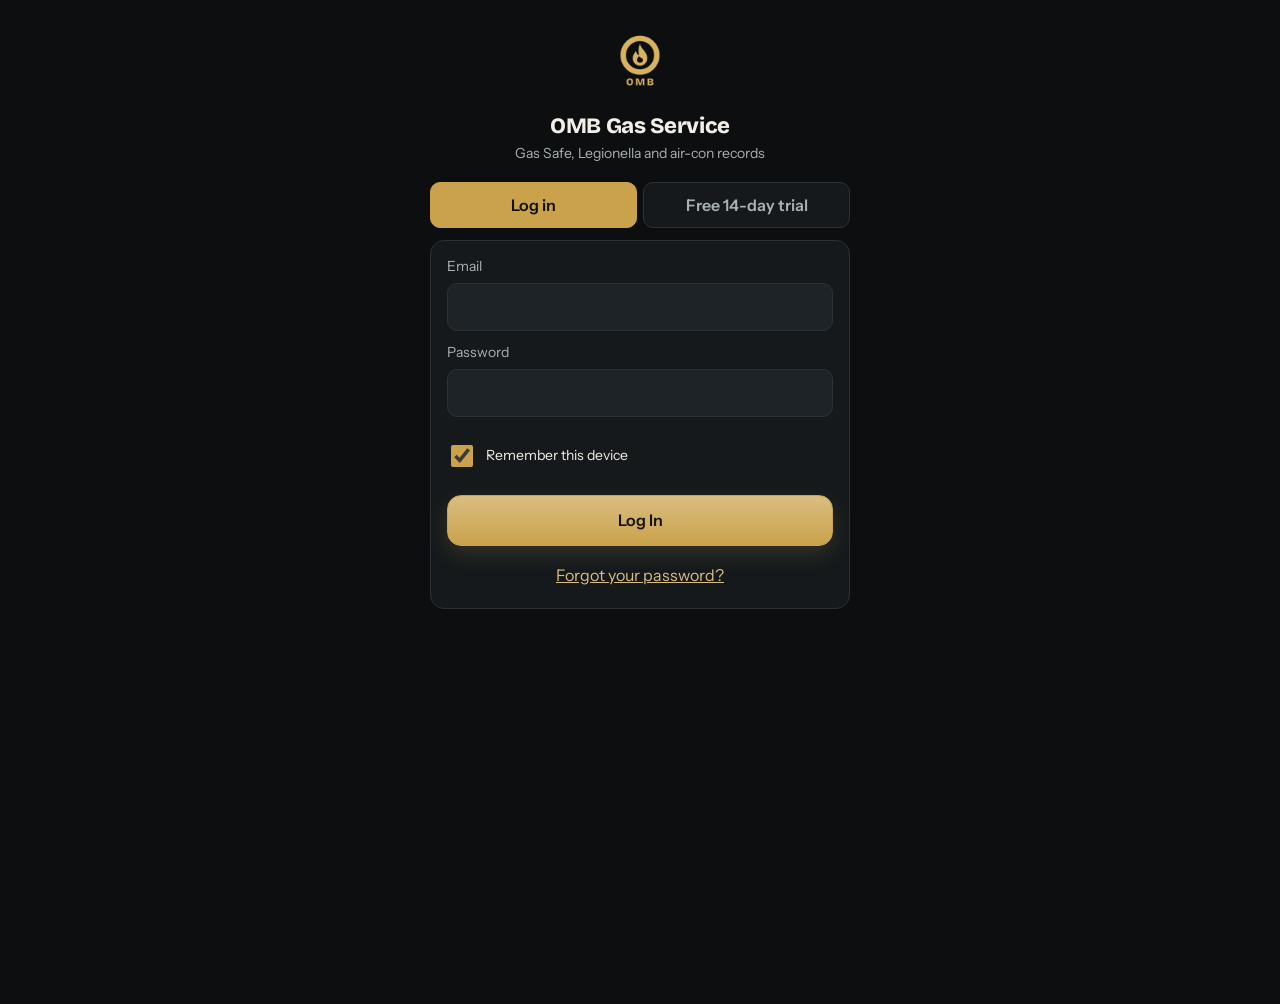
==== index.html @ 6a8eb445 "v166: lazy-load the PDF maker so the first screen appears sooner Co-Authored-By: Claude Sonnet 5.5 <" ====
<!doctype html>
<html lang="en-GB">
<head>
<meta charset="utf-8">
<meta name="viewport" content="width=device-width, initial-scale=1, viewport-fit=cover, interactive-widget=resizes-content">
<meta http-equiv="Content-Security-Policy" content="upgrade-insecure-requests">
<meta name="theme-color" content="#0c0e10">
<meta name="apple-mobile-web-app-capable" content="yes">
<meta name="mobile-web-app-capable" content="yes">
<meta name="apple-mobile-web-app-title" content="OMB Gas">
<link rel="manifest" href="manifest.json">
<link rel="apple-touch-icon" href="icon-192.png">
<link rel="icon" href="icon-192.png">
<title>OMB Gas Service</title>
<link rel="stylesheet" href="style.css">
</head>
<body>
<header class="bar">
  <img alt="" class="bar-logo">
  <div class="bar-title"><strong>OMB Gas Service</strong><small id="barSub">Services</small></div>
  <button type="button" id="setBtn" class="helpbtn setbtn" aria-label="Settings"><svg viewBox="0 0 24 24"><circle cx="12" cy="12" r="3"/><path d="M19 12a7 7 0 0 0-.1-1.2l2-1.5-2-3.4-2.3.9a7 7 0 0 0-2-1.2L14 3h-4l-.6 2.6a7 7 0 0 0-2 1.2l-2.3-.9-2 3.4 2 1.5A7 7 0 0 0 5 12c0 .4 0 .8.1 1.2l-2 1.5 2 3.4 2.3-.9a7 7 0 0 0 2 1.2L10 21h4l.6-2.6a7 7 0 0 0 2-1.2l2.3.9 2-3.4-2-1.5c.1-.4.1-.8.1-1.2z"/></svg></button>
  <button type="button" id="helpBtn" class="helpbtn" data-act="help" aria-label="Help">?</button>
  <span id="syncDot" class="dot" title="Sync status"></span>
</header>
<main id="view"><div class="boot"><img src="icon-192.png" alt="" width="72" height="72"><div class="bootspin"></div><p>Loading OMB Gas Service…</p></div></main>
<nav id="nav" class="tabs"></nav>
<div id="toast" class="toast" role="status"></div>
<script src="pdf-lazy.js"></script>
<script src="addr.js"></script>
<script src="help.js"></script>
<script src="reminders.js"></script>
<script src="tools-oil.js"></script>
<script src="tools.js"></script>
<script src="changelog.js"></script>
<script src="leg-config.js"></script>
<script src="svc-config.js"></script>
<script src="ac-config.js"></script>
<script src="oil-config.js"></script>
<script src="oform-config.js"></script>
<script src="comm-config.js"></script>
<script src="quote-config.js"></script>
<script src="sample.js"></script>
<script src="warn-config.js"></script>
<script src="pdf-inv.js"></script>
<script src="photos.js"></script>
<script src="config.js"></script>
<script src="cloud.js"></script>
<script src="store.js"></script>
</body>
</html>
---- style.css ----
@font-face{font-family:"Bricolage Grotesque";font-weight:700;font-display:swap;src:url(fonts/bricolage-grotesque-latin-700-normal.woff2) format("woff2")}
@font-face{font-family:"Bricolage Grotesque";font-weight:800;font-display:swap;src:url(fonts/bricolage-grotesque-latin-800-normal.woff2) format("woff2")}
@font-face{font-family:"Instrument Sans";font-weight:400;font-display:swap;src:url(fonts/instrument-sans-latin-400-normal.woff2) format("woff2")}
@font-face{font-family:"Instrument Sans";font-weight:600;font-display:swap;src:url(fonts/instrument-sans-latin-600-normal.woff2) format("woff2")}
@font-face{font-family:"JetBrains Mono";font-weight:500;font-display:swap;src:url(fonts/jetbrains-mono-latin-500-normal.woff2) format("woff2")}
:root{
  --bg:#0c0e10; --card:#15191c; --card2:#1d2327; --line:#2a3237;
  --txt:#f2efe8; --mut:#a9b1b5; --gold:#d9b25f; --gold2:#e6c778;
  --ok:#3ddc97; --bad:#e5564b; --warn:#e0a03a;
  --r:14px;
}
*{box-sizing:border-box;-webkit-tap-highlight-color:transparent}
html,body{margin:0;background:var(--bg);color:var(--txt);font:16px/1.4 "Instrument Sans",-apple-system,BlinkMacSystemFont,"Segoe UI",Roboto,Helvetica,Arial,sans-serif}
body{min-height:100vh;padding-bottom:calc(76px + env(safe-area-inset-bottom))}
.bar{position:sticky;top:0;z-index:20;display:flex;align-items:center;gap:10px;padding:8px 14px;padding-top:calc(8px + env(safe-area-inset-top));background:#0a0a0b;border-bottom:1px solid var(--line)}
.bar-logo{width:40px;height:40px;border-radius:8px}
.bar-title{display:flex;flex-direction:column;line-height:1.15;flex:1}
.bar-title strong{color:var(--gold2);font-size:15px;letter-spacing:.3px}
.bar-title small{color:var(--mut);font-size:12px}
.dot{width:10px;height:10px;border-radius:50%;background:#555}
.dot.ok{background:var(--ok)}.dot.err{background:var(--bad)}.dot.busy{background:var(--warn)}
main{max-width:720px;margin:0 auto;padding:14px}
h1{font-size:22px;margin:6px 0 14px;font-weight:650}
h2{font-size:13px;letter-spacing:1.2px;text-transform:uppercase;color:var(--gold);margin:22px 0 10px;font-weight:700}
.card{background:var(--card);border:1px solid var(--line);border-radius:var(--r);padding:14px;margin-bottom:12px}
.muted{color:var(--mut)}.small{font-size:13px}
.row{display:flex;gap:10px;align-items:center}.row.sp{justify-content:space-between}
.grow{flex:1}

/* buttons */
.btn{appearance:none;border:1px solid var(--line);background:var(--card2);color:var(--txt);padding:13px 16px;border-radius:12px;font:inherit;font-weight:600;min-height:48px;cursor:pointer}
.btn:active{transform:scale(.98)}
.btn.gold{background:linear-gradient(180deg,var(--gold2),var(--gold));color:#17130a;border-color:var(--gold)}
.btn.ghost{background:transparent}
.btn.danger{color:var(--bad);border-color:#5a2a26;background:transparent}
.btn.block{display:block;width:100%}
.btn[disabled]{opacity:.45;pointer-events:none}
.fab{position:fixed;right:16px;bottom:calc(88px + env(safe-area-inset-bottom));z-index:15;box-shadow:0 6px 20px rgba(0,0,0,.5)}

/* tabs */
.tabs{position:fixed;left:0;right:0;bottom:0;z-index:20;display:flex;background:#0a0a0b;border-top:1px solid var(--line);padding-bottom:env(safe-area-inset-bottom)}
.tabs button{flex:1;background:none;border:0;color:var(--mut);padding:12px 4px 10px;font:inherit;font-size:12px;display:flex;flex-direction:column;align-items:center;gap:3px}
.tabs button.on{color:var(--gold2)}
.tabs svg{width:22px;height:22px;stroke:currentColor;fill:none;stroke-width:1.8;stroke-linecap:round;stroke-linejoin:round}
.tabs.wiz{padding:10px 14px calc(10px + env(safe-area-inset-bottom));gap:10px}
.tabs.wiz .btn{flex:1}

/* forms */
.f{display:block;margin:0 0 16px}
.f>span{display:block;font-size:14px;color:var(--mut);margin-bottom:6px}
.f>span b{color:var(--gold)}
.f small{display:block;color:var(--mut);margin-top:5px;font-size:12px}
input,select,textarea{width:100%;background:#101012;color:var(--txt);border:1px solid var(--line);border-radius:12px;padding:13px 14px;font:inherit;min-height:48px}
textarea{resize:none;overflow:hidden}
input:focus,select:focus,textarea:focus{outline:2px solid var(--gold);outline-offset:0;border-color:var(--gold)}
.f.bad>span{color:var(--bad)}
.f.bad input,.f.bad textarea,.f.bad select,.f.bad .seg,.f.bad .sigwrap{border-color:var(--bad)}
.seg{display:flex;gap:8px;flex-wrap:wrap;border:1px solid transparent;border-radius:12px}
.seg button{flex:1 1 auto;min-width:64px;min-height:48px;padding:10px 14px;border-radius:12px;border:1px solid var(--line);background:#101012;color:var(--txt);font:inherit;font-weight:600}
.seg button.on{background:var(--gold);border-color:var(--gold);color:#17130a}
.seg button.on.pass{background:var(--ok);border-color:var(--ok);color:#06210f}
.seg button.on.fail{background:var(--bad);border-color:var(--bad);color:#fff}
.seg button.on.na{background:#6b6b73;border-color:#6b6b73;color:#fff}
.seg.wrap button{flex:0 1 auto}
.seg.cals{flex-wrap:nowrap;gap:6px}.seg.cals button{flex:1 1 0;min-width:0;padding:10px 4px;font-size:15px}
.pills{display:flex;gap:8px;margin-bottom:14px;overflow-x:auto}
.pill{flex:1;min-width:84px;padding:11px 8px;border-radius:12px;border:1px solid var(--line);background:var(--card);color:var(--txt);font:inherit;font-weight:600;text-align:center}
.pill.on{border-color:var(--gold);color:var(--gold2);background:#251f10}
.pill.done::after{content:" ✓";color:var(--ok)}

/* progress */
.prog{display:flex;gap:4px;margin:2px 0 14px}
.prog i{flex:1;height:5px;border-radius:3px;background:var(--line)}
.prog i.on{background:var(--gold)}
.steptitle{display:flex;justify-content:space-between;align-items:baseline;margin-bottom:10px}
.steptitle h1{margin:0}
.steptitle span{color:var(--mut);font-size:13px}

/* lists */
.item{display:block;width:100%;text-align:left;background:var(--card);border:1px solid var(--line);border-radius:var(--r);padding:13px 14px;margin-bottom:10px;color:var(--txt);font:inherit}
.item .t{font-weight:650}.item .s{color:var(--mut);font-size:13px;margin-top:2px}
.badge{display:inline-block;font-size:11px;padding:2px 8px;border-radius:99px;font-weight:700;letter-spacing:.4px;text-transform:uppercase}
.badge.draft{background:#3a2f12;color:var(--gold2)}
.badge.complete{background:#10301f;color:#6fe0a8}
.chips{display:flex;gap:8px;flex-wrap:wrap;margin:-4px 0 14px}
.chip{border:1px solid var(--line);background:var(--card2);color:var(--txt);border-radius:99px;padding:8px 12px;font:inherit;font-size:13px}
.notice{border:1px solid #5b4a1c;background:#2a2210;color:var(--gold2);border-radius:var(--r);padding:12px 14px;margin-bottom:12px;font-size:14px}
.notice.err{border-color:#5a2a26;background:#2a1412;color:#ff9b92}
.issue{display:block;width:100%;text-align:left;background:#2a1412;border:1px solid #5a2a26;color:#ffb3ac;padding:10px 12px;border-radius:10px;margin-bottom:6px;font:inherit;font-size:14px}
.kv{display:grid;grid-template-columns:120px 1fr;gap:4px 10px;font-size:14px}
.kv dt{color:var(--mut)}.kv dd{margin:0;white-space:pre-line}
.search{margin-bottom:12px}
.empty{text-align:center;color:var(--mut);padding:36px 10px}

/* signature */
.sigwrap{border:1px solid var(--line);border-radius:12px;background:#fff;position:relative;overflow:hidden}
.sigwrap canvas{display:block;width:100%;height:170px;touch-action:none}
.sigwrap .ph{position:absolute;left:0;right:0;top:50%;transform:translateY(-50%);text-align:center;color:#aaa;pointer-events:none;font-size:14px}
.sigwrap .line{position:absolute;left:14px;right:14px;bottom:34px;border-bottom:1px dashed #bbb;pointer-events:none}
.sigactions{display:flex;justify-content:space-between;align-items:center;margin-top:6px}
.sigactions button{background:none;border:0;color:var(--gold2);font:inherit;padding:6px 2px}

.toast{position:fixed;left:50%;bottom:calc(90px + env(safe-area-inset-bottom));transform:translate(-50%,20px);background:#fff;color:#111;padding:11px 16px;border-radius:12px;font-weight:600;opacity:0;pointer-events:none;transition:.25s;z-index:50;max-width:90vw;text-align:center}
.toast.show{opacity:1;transform:translate(-50%,0)}
.pdfok{border-color:#245c43;background:#0f2219}
@media (min-width:760px){main{padding-top:24px}}

/* keyboard open: hide the fixed bars and leave room to scroll the field into the middle */
body.kb{padding-bottom:55vh}
body.kb .tabs,body.kb .fab{display:none}

.adv{margin-top:18px}.adv summary{color:var(--mut);font-size:14px;padding:10px 2px;cursor:pointer}

/* visit picker + form tag */
.item.tog{display:flex;gap:14px;align-items:center}
.item.tog .box{flex:none;width:28px;height:28px;border-radius:8px;border:2px solid var(--line);background:#101012;position:relative}
.item.tog.on{border-color:var(--gold);background:#251f10}
.item.tog.on .box{background:var(--gold);border-color:var(--gold)}
.item.tog.on .box::after{content:"";position:absolute;left:8px;top:3px;width:7px;height:13px;border:solid #17130a;border-width:0 3px 3px 0;transform:rotate(45deg)}
.formtag{color:var(--gold2);font-size:12px;letter-spacing:1px;text-transform:uppercase;font-weight:700;margin:-4px 0 6px}

/* invoices */
.badge.unpaid{background:#3a2f12;color:var(--gold2)}
.badge.paid{background:#10301f;color:#6fe0a8}
.badge.overdue{background:#3a1512;color:#ff9b92}
.chip.on{border-color:var(--gold);color:var(--gold2);background:#251f10}

/* gas rate calculator + tightness readout */
.calcbtn{display:block;width:100%;margin:-4px 0 14px}
.calc{border:1px dashed var(--line);border-radius:var(--r);padding:12px;margin:-4px 0 14px;background:var(--card2)}
.calc .f{margin-bottom:12px}
.calcres{border:1px solid var(--line);border-radius:var(--r);padding:10px 12px;background:var(--card);font-size:14px}
.calcres b{color:var(--gold2)}
.calcres .row{margin-top:8px}
.tightlive{font-size:14px;font-weight:700;margin:-6px 0 14px}

.clock{font-variant-numeric:tabular-nums;font-size:24px;font-weight:700;color:var(--gold2);margin:0 0 14px;letter-spacing:.5px}

/* record list badges */
.badges{display:flex;gap:6px;flex-wrap:wrap;justify-content:flex-end}
.badge.invd{background:#10301f;color:#6fe0a8}
.badge.reqinv{background:#3a1512;color:#ff9b92}

/* fault photos */
.phs{display:flex;gap:10px;flex-wrap:wrap;margin-bottom:10px}
.ph-i{position:relative;width:96px;height:96px}
.ph-i img{width:100%;height:100%;object-fit:cover;border-radius:10px;border:1px solid var(--line);background:#101012}
.ph-i button{position:absolute;top:-8px;right:-8px;width:30px;height:30px;border-radius:50%;border:0;background:var(--bad);color:#fff;font:inherit;font-size:14px;line-height:1}
.ph-add{text-align:center;cursor:pointer}

/* customer list: favourites */
.item.crow{display:flex;align-items:stretch;padding:0;overflow:hidden}
.item.crow .cmain{flex:1;text-align:left;background:none;border:0;color:inherit;font:inherit;padding:13px 14px;min-width:0}
.item.crow .heart{flex:none;width:56px;background:none;border:0;border-left:1px solid var(--line);color:var(--mut);font-size:24px}
.item.crow .heart.on{color:var(--bad)}
.ph-btns{gap:8px}.ph-btns .btn{padding:13px 8px}
.item.cpick{margin-bottom:8px}.item.cpick.on{border-color:var(--gold);background:#251f10}

/* ---- sign-in / subscribe screen ---- */
body.gated{overflow:hidden}
#gate{position:fixed;inset:0;z-index:100;background:var(--bg);overflow-y:auto;padding:calc(24px + env(safe-area-inset-top)) 16px 40px}
.gate-in{max-width:420px;margin:0 auto}
.gate-brand{text-align:center;margin-bottom:18px}
.gate-brand img{width:72px;height:72px;border-radius:16px;background:#fff;object-fit:contain}
.gate-brand h1{font-size:22px;margin:10px 0 2px}
.gate-brand p{margin:0;color:var(--mut);font-size:14px}
.gate-tabs{display:flex;gap:6px;margin-bottom:12px}
.gate-tabs button{flex:1;padding:11px 8px;border-radius:10px;border:1px solid var(--line);background:var(--card);color:var(--mut);font:inherit;font-weight:600}
.gate-tabs button.on{background:var(--gold);color:#111;border-color:var(--gold)}
.gate-card{background:var(--card);border:1px solid var(--line);border-radius:var(--r);padding:16px;display:flex;flex-direction:column;gap:12px}
.gate-card h2{margin:0;font-size:18px}
.gate-card label{display:flex;flex-direction:column;gap:6px;font-size:14px;color:var(--mut)}
.gate-card input{font:inherit;font-size:16px;padding:12px;border-radius:10px;border:1px solid var(--line);background:var(--card2);color:var(--txt)}
.gate-card .link{background:none;border:0;color:var(--gold2);font:inherit;padding:6px;text-decoration:underline}
.gate-small{margin:0;font-size:13px;color:var(--mut)}
.gate-err{margin:0;color:var(--bad);font-size:14px}.gate-ok{margin:0;color:var(--ok);font-size:14px}
.gate-price{text-align:center;font-size:26px;margin:4px 0}.gate-price span{font-size:13px;color:var(--mut)}

/* read-only mode when the subscription has ended */
body.locked [data-act=newRec],body.locked [data-act=newCust],body.locked [data-act=newInvBlank],body.locked [data-act=editCust],body.locked [data-act=saveCust],body.locked [data-act=delRec],body.locked [data-act=delDraft],body.locked [data-act=invFromVisit],body.locked [data-act=pickGo],body.locked [data-act=addWarn],body.locked [data-act=favCust],body.locked #view button[data-k][data-v],body.locked #view input:not(#custSearch):not([data-s]),body.locked #view textarea:not([data-s]){opacity:.35;filter:grayscale(1)}
body.locked.gated{overflow:hidden}

.itemw{position:relative;margin-bottom:10px}.itemw .item{margin-bottom:0;padding-bottom:40px}.draftdel{position:absolute;right:6px;bottom:0;background:none;border:0;color:var(--bad);font:inherit;font-size:13px;min-height:40px;padding:10px 12px;border-radius:8px}

.gate-card label.rem{flex-direction:row;align-items:center;gap:10px;color:var(--txt)}.gate-card label.rem input{width:22px;height:22px;padding:0;accent-color:var(--gold)}

#instPop{position:fixed;left:0;right:0;bottom:0;z-index:90;padding:12px 12px calc(12px + env(safe-area-inset-bottom));animation:instUp .35s ease both}
.instbox{max-width:480px;margin:0 auto;background:var(--card);border:1px solid var(--gold);border-radius:16px;padding:16px;box-shadow:0 -8px 32px rgba(0,0,0,.6)}
.insthead{display:flex;gap:12px;align-items:center;margin-bottom:12px}
.insthead img{width:48px;height:48px;border-radius:10px}
.insthead b{display:block;color:var(--gold2);font-size:17px}
.insthead span{display:block;color:var(--mut);font-size:13px;line-height:1.3}
.instbox .small{margin:0 0 10px;color:var(--txt)}
.instrow{display:flex;gap:8px;margin-top:8px}
.instrow .btn{flex:1;min-height:42px;padding:9px 8px;font-size:14px;color:var(--mut)}
@keyframes instUp{from{transform:translateY(100%);opacity:0}to{transform:none;opacity:1}}

#mailBox{position:fixed;left:0;right:0;bottom:0;z-index:95;padding:12px 12px calc(12px + env(safe-area-inset-bottom));animation:instUp .35s ease both}

header.bar .bar-logo,header.bar .bar-title{cursor:pointer;-webkit-tap-highlight-color:transparent}

.item.crow .callb{flex:none;width:56px;display:flex;align-items:center;justify-content:center;border-left:1px solid var(--line);font-size:22px;text-decoration:none;color:var(--gold)}

/* UK date fields: typed dd/mm/yyyy box + calendar button (the real date input sits invisibly over the button) */
.dt{display:flex;gap:8px;align-items:stretch}
.dt .dtx{flex:1;min-width:0}
.dtb{position:relative;flex:0 0 52px;border:1px solid var(--line);border-radius:12px;background:#101012;display:flex;align-items:center;justify-content:center;color:var(--gold2)}
.dtb svg{width:22px;height:22px;stroke:currentColor;fill:none;stroke-width:1.8;pointer-events:none}
.dtb input.dth{position:absolute;inset:0;width:100%;height:100%;opacity:0;padding:0;min-height:0;border:0;cursor:pointer}

.bkm{position:fixed;inset:0;background:rgba(0,0,0,.72);z-index:1000;display:flex;align-items:center;justify-content:center;padding:16px;overflow:auto}.bkm .gate-card{width:100%;max-width:420px}

.addrw .pc{margin-top:8px;max-width:190px;text-transform:uppercase}

.setbtn{display:flex;align-items:center;justify-content:center}.setbtn svg{width:18px;height:18px;fill:none;stroke:currentColor;stroke-width:1.8;stroke-linecap:round;stroke-linejoin:round}.helpbtn.on{background:var(--gold2);color:#17130a}
.helpbtn{position:relative;width:32px;height:32px;border-radius:50%;border:1.5px solid var(--gold2);background:transparent;color:var(--gold2);font-size:17px;font-weight:700;line-height:1;padding:0;cursor:pointer}
details.hlp{background:var(--card);border:1px solid var(--line);border-radius:var(--r);margin-bottom:10px}
details.hlp summary{padding:14px;font-weight:600;cursor:pointer;list-style:none;display:flex;justify-content:space-between;gap:10px}
details.hlp summary::-webkit-details-marker{display:none}
details.hlp summary::after{content:'+';color:var(--gold2);font-size:20px;line-height:1}
details.hlp[open] summary::after{content:'–'}
.hlpb{padding:0 14px 8px;font-size:15px;line-height:1.5}
.hlpb p{margin:0 0 10px}.hlpb ol,.hlpb ul{margin:0 0 10px;padding-left:22px}.hlpb li{margin-bottom:6px}

.remc{margin-bottom:12px}.remc .s{margin-top:2px}.remways{display:flex;gap:8px;flex-wrap:wrap;margin-top:10px}.remways .btn{flex:1 1 auto;min-width:0;text-align:center;text-decoration:none;padding:10px 12px;font-size:14px}

.tlrow{border:1px solid var(--line);border-radius:12px;padding:10px 12px;margin:8px 0;background:var(--card2)}
.tlrow.ok{border-color:var(--ok)}.tlrow.no{opacity:.7}.tlrow.best{box-shadow:0 0 0 2px var(--ok)}
.tlroom select{width:100%}

.tlsame{display:flex;gap:10px;align-items:flex-start;margin:0 0 12px;padding:10px 12px;border:1px solid var(--line);border-radius:12px;background:var(--card2);font-size:15px}
.tlsame input{width:22px;height:22px;flex:none;margin-top:2px}

.tlwork{margin:10px 0 0;padding:10px 12px;border-left:3px solid var(--gold);background:var(--card2);border-radius:0 10px 10px 0;font-size:13px;line-height:1.5}
.tlwork .t{font-weight:700;margin-bottom:4px}
.tlwork div{overflow-wrap:anywhere}

/* v79 polish: type, depth and finish */
h1,h2,.bar-title strong,.gate-brand h1,.steptitle h1{font-family:"Bricolage Grotesque","Instrument Sans",system-ui,sans-serif;letter-spacing:-.015em}
h1{font-weight:800;font-size:26px}
.bar{background:rgba(12,14,16,.86);-webkit-backdrop-filter:blur(14px);backdrop-filter:blur(14px)}
.bar-logo{border-radius:10px;background:transparent}
.bar-title strong{font-size:16px;font-weight:800;letter-spacing:-.01em}
.card,.item{border-radius:16px}
.btn{border-radius:14px;transition:transform .15s,box-shadow .15s,border-color .15s}
.btn.gold{box-shadow:0 8px 22px rgba(217,178,95,.16);border-color:var(--gold)}
.btn.gold:hover{box-shadow:0 10px 28px rgba(217,178,95,.28)}
.item{transition:border-color .2s,background .2s}
.item:active{border-color:var(--gold)}
.badge{font-family:"JetBrains Mono",ui-monospace,monospace;font-weight:500;letter-spacing:.06em;font-size:10.5px}
h2{font-family:"JetBrains Mono",ui-monospace,monospace;font-weight:500;letter-spacing:.14em;font-size:12px}
.clock,.calcres b,.tightlive{font-family:"JetBrains Mono",ui-monospace,monospace}
.prog i{height:4px}
.tabs{background:rgba(12,14,16,.9);-webkit-backdrop-filter:blur(14px);backdrop-filter:blur(14px)}
.tabs button.on{position:relative}
.tabs button.on::before{content:"";position:absolute;top:0;left:30%;right:30%;height:2px;border-radius:0 0 2px 2px;background:var(--gold)}
.gate-brand img{background:transparent;border-radius:18px}
input:focus,select:focus,textarea:focus{box-shadow:0 0 0 4px rgba(217,178,95,.14)}
@media(prefers-reduced-motion:reduce){*{transition:none!important;animation:none!important}}
.btn.sec{background:var(--card);border-color:var(--line);color:var(--txt);text-align:left;display:flex;align-items:center;justify-content:space-between;gap:10px}
.btn.sec::after{content:"›";color:var(--gold);font-size:22px;line-height:1}
.btn.sec:hover{border-color:var(--gold)}
.item.crow .toolbtn{background:transparent;border:0;border-radius:0;text-align:left;padding:16px 16px;font-size:16px;font-weight:600;color:var(--txt)}
.item.crow .toolbtn:active{background:#201b0e}
.clock{font-size:20px;letter-spacing:0;white-space:nowrap}

.badge.declined{background:#26282c;color:#9aa0a8}

/* settings tabs */
.stabs{display:flex;gap:8px;overflow-x:auto;margin:0 -14px 14px;padding:2px 14px 6px;scrollbar-width:none;-webkit-overflow-scrolling:touch}
.stabs::-webkit-scrollbar{display:none}
.stabs button{flex:none;background:var(--card,#16181b);border:1px solid var(--line);color:var(--mut);border-radius:999px;padding:9px 16px;font:inherit;font-size:14px;font-weight:600;white-space:nowrap}
.stabs button.on{background:var(--gold2);border-color:var(--gold2);color:#111}
[data-stab][hidden]{display:none}
#askBox{position:fixed;left:0;right:0;bottom:0;z-index:96;padding:12px 12px calc(12px + env(safe-area-inset-bottom));animation:instUp .35s ease both}

/* every button label: a capital letter on each word (record choices such as Yes/No and make names are left as they are) */
.btn,.chip,.stabs button,.tabs button{text-transform:capitalize}
.qres .btn{text-transform:none}

.stabs.grid{display:grid;grid-template-columns:repeat(3,1fr);overflow:visible;margin:0 0 14px;padding:0}
.stabs.grid button{padding:10px 6px;text-align:center}

/* calendar */
.calhd{display:flex;align-items:center;justify-content:space-between;margin:4px 0 10px}
.calhd b{font-size:17px}
.calhd button{width:44px;height:40px;border-radius:10px;border:1px solid var(--line);background:var(--card);color:var(--txt);font:inherit;font-size:22px;line-height:1}
.calg{display:grid;grid-template-columns:repeat(7,1fr);gap:4px;margin-bottom:14px}
.calg .dn{text-align:center;font-size:11px;color:var(--mut);padding:2px 0}
.calg button{position:relative;aspect-ratio:1/1;min-height:42px;padding:0;border-radius:10px;border:1px solid var(--line);background:var(--card);color:var(--txt);font:inherit;font-size:14px;font-weight:600}
.calg button.today{border-color:var(--gold2);color:var(--gold2)}
.calg button.sel{background:var(--gold2);border-color:var(--gold2);color:#111}
.calg button i{position:absolute;left:50%;bottom:5px;width:6px;height:6px;margin-left:-3px;border-radius:50%;background:var(--gold2)}
.calg button.sel i{background:#111}
[data-ctab][hidden]{display:none}
.btn[hidden]{display:none}

.helpbtn::after{content:"";position:absolute;inset:-7px}   /* 46px tap area, same look */
/* wide screens: keep the bottom bar in the same column as the page instead of spreading across the whole window */
@media (min-width:760px){.tabs{padding-left:calc(50% - 360px);padding-right:calc(50% - 360px)}.tabs.wiz{padding-left:calc(50% - 346px);padding-right:calc(50% - 346px)}}
@media (min-width:760px){.calg button{aspect-ratio:auto;height:54px}}   /* wide screens: shorter day boxes so the whole month fits */

.boot{display:flex;flex-direction:column;align-items:center;justify-content:center;gap:16px;min-height:60vh;color:var(--mut)}.boot img{border-radius:16px}.boot p{margin:0;font-size:14px}.bootspin{width:26px;height:26px;border:3px solid var(--line);border-top-color:var(--gold);border-radius:50%;animation:bootspin .9s linear infinite}@keyframes bootspin{to{transform:rotate(360deg)}}@media (prefers-reduced-motion:reduce){.bootspin{animation:none}}
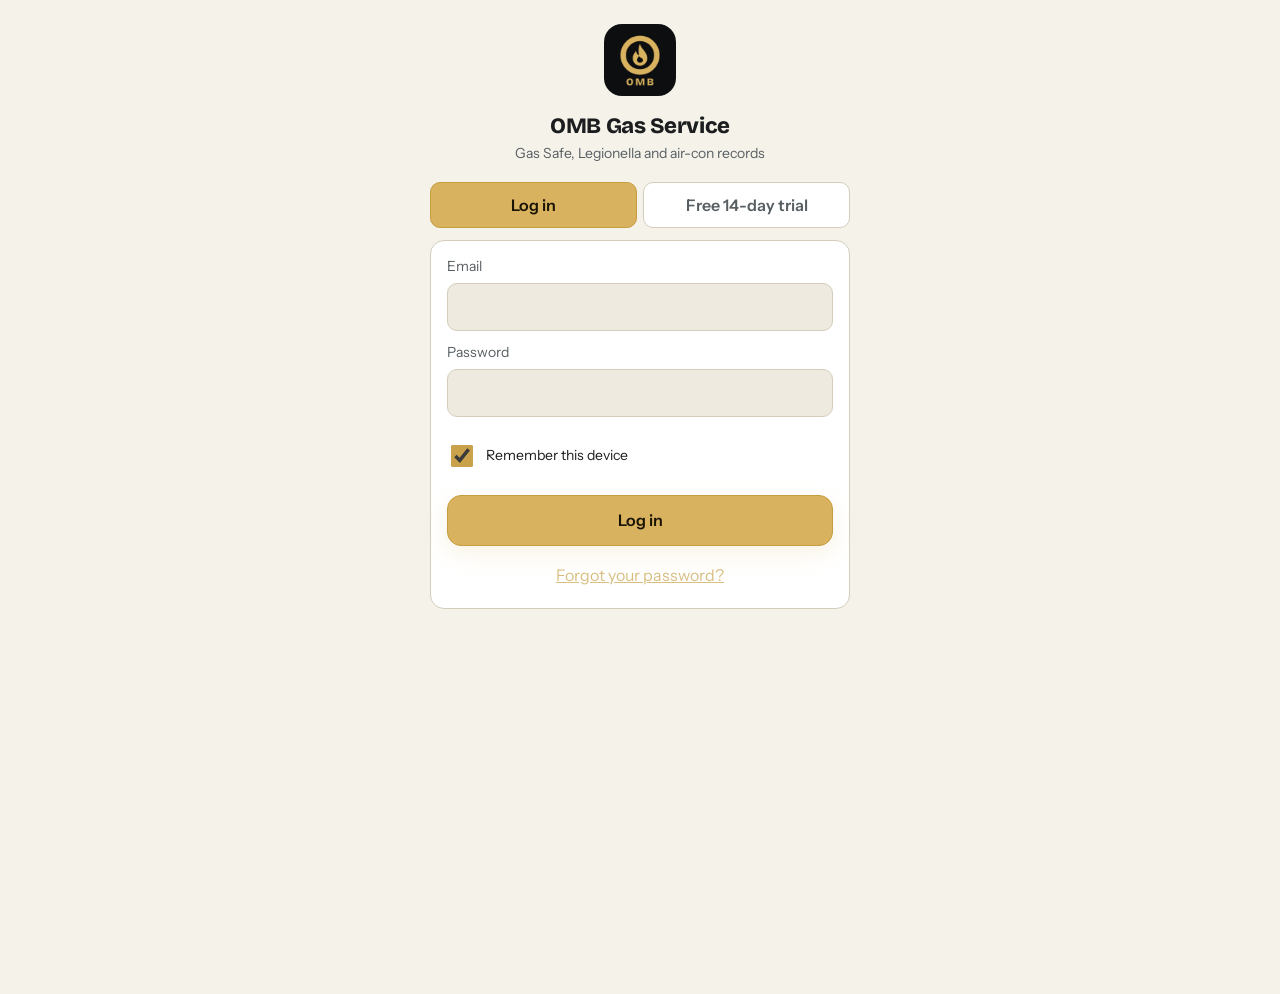
==== commit 3f7f620c: "v167: Today screen, New sheet, light mode, new type and status styling Co-Authored-By: Claude Sonnet" ====
--- a/index.html
+++ b/index.html
@@ -12,6 +12,7 @@
 <link rel="apple-touch-icon" href="icon-192.png">
 <link rel="icon" href="icon-192.png">
 <title>OMB Gas Service</title>
+<script>(function(){try{var t=(JSON.parse(localStorage.getItem("omb_settings"))||{}).theme||"auto";if(t==="auto")t=matchMedia("(prefers-color-scheme: light)").matches?"light":"dark";document.documentElement.dataset.theme=t}catch(e){}})()</script>
 <link rel="stylesheet" href="style.css">
 </head>
 <body>
--- a/style.css
+++ b/style.css
@@ -7,12 +7,12 @@
   --bg:#0c0e10; --card:#15191c; --card2:#1d2327; --line:#2a3237;
   --txt:#f2efe8; --mut:#a9b1b5; --gold:#d9b25f; --gold2:#e6c778;
   --ok:#3ddc97; --bad:#e5564b; --warn:#e0a03a;
-  --r:14px;
+  --r:14px; --bar:#0a0a0b; --inp:#101012; --sel:#251f10; --gold-ink:#e6c778; --btn-ink:#17130a; --onbad:#fff; --glass:rgba(12,14,16,.9);
 }
 *{box-sizing:border-box;-webkit-tap-highlight-color:transparent}
 html,body{margin:0;background:var(--bg);color:var(--txt);font:16px/1.4 "Instrument Sans",-apple-system,BlinkMacSystemFont,"Segoe UI",Roboto,Helvetica,Arial,sans-serif}
 body{min-height:100vh;padding-bottom:calc(76px + env(safe-area-inset-bottom))}
-.bar{position:sticky;top:0;z-index:20;display:flex;align-items:center;gap:10px;padding:8px 14px;padding-top:calc(8px + env(safe-area-inset-top));background:#0a0a0b;border-bottom:1px solid var(--line)}
+.bar{position:sticky;top:0;z-index:20;display:flex;align-items:center;gap:10px;padding:8px 14px;padding-top:calc(8px + env(safe-area-inset-top));background:var(--bar);border-bottom:1px solid var(--line)}
 .bar-logo{width:40px;height:40px;border-radius:8px}
 .bar-title{display:flex;flex-direction:column;line-height:1.15;flex:1}
 .bar-title strong{color:var(--gold2);font-size:15px;letter-spacing:.3px}
@@ -20,17 +20,17 @@
 .dot{width:10px;height:10px;border-radius:50%;background:#555}
 .dot.ok{background:var(--ok)}.dot.err{background:var(--bad)}.dot.busy{background:var(--warn)}
 main{max-width:720px;margin:0 auto;padding:14px}
-h1{font-size:22px;margin:6px 0 14px;font-weight:650}
-h2{font-size:13px;letter-spacing:1.2px;text-transform:uppercase;color:var(--gold);margin:22px 0 10px;font-weight:700}
+h1{font-size:26px;margin:6px 0 14px;font-weight:700}
+h2{font-size:18px;color:var(--txt);margin:26px 0 10px;font-weight:700}
 .card{background:var(--card);border:1px solid var(--line);border-radius:var(--r);padding:14px;margin-bottom:12px}
 .muted{color:var(--mut)}.small{font-size:13px}
 .row{display:flex;gap:10px;align-items:center}.row.sp{justify-content:space-between}
 .grow{flex:1}
 
 /* buttons */
-.btn{appearance:none;border:1px solid var(--line);background:var(--card2);color:var(--txt);padding:13px 16px;border-radius:12px;font:inherit;font-weight:600;min-height:48px;cursor:pointer}
+.btn{appearance:none;border:1.5px solid var(--line);background:transparent;color:var(--txt);padding:13px 16px;border-radius:14px;font:inherit;font-weight:600;min-height:50px;cursor:pointer}
 .btn:active{transform:scale(.98)}
-.btn.gold{background:linear-gradient(180deg,var(--gold2),var(--gold));color:#17130a;border-color:var(--gold)}
+.btn.gold{background:var(--gold);color:var(--btn-ink);border-color:var(--gold)}
 .btn.ghost{background:transparent}
 .btn.danger{color:var(--bad);border-color:#5a2a26;background:transparent}
 .btn.block{display:block;width:100%}
@@ -38,7 +38,7 @@
 .fab{position:fixed;right:16px;bottom:calc(88px + env(safe-area-inset-bottom));z-index:15;box-shadow:0 6px 20px rgba(0,0,0,.5)}
 
 /* tabs */
-.tabs{position:fixed;left:0;right:0;bottom:0;z-index:20;display:flex;background:#0a0a0b;border-top:1px solid var(--line);padding-bottom:env(safe-area-inset-bottom)}
+.tabs{position:fixed;left:0;right:0;bottom:0;z-index:20;display:flex;background:var(--bar);border-top:1px solid var(--line);padding-bottom:env(safe-area-inset-bottom)}
 .tabs button{flex:1;background:none;border:0;color:var(--mut);padding:12px 4px 10px;font:inherit;font-size:12px;display:flex;flex-direction:column;align-items:center;gap:3px}
 .tabs button.on{color:var(--gold2)}
 .tabs svg{width:22px;height:22px;stroke:currentColor;fill:none;stroke-width:1.8;stroke-linecap:round;stroke-linejoin:round}
@@ -50,13 +50,13 @@
 .f>span{display:block;font-size:14px;color:var(--mut);margin-bottom:6px}
 .f>span b{color:var(--gold)}
 .f small{display:block;color:var(--mut);margin-top:5px;font-size:12px}
-input,select,textarea{width:100%;background:#101012;color:var(--txt);border:1px solid var(--line);border-radius:12px;padding:13px 14px;font:inherit;min-height:48px}
+input,select,textarea{width:100%;background:var(--inp);color:var(--txt);border:1px solid var(--line);border-radius:12px;padding:13px 14px;font:inherit;min-height:48px}
 textarea{resize:none;overflow:hidden}
 input:focus,select:focus,textarea:focus{outline:2px solid var(--gold);outline-offset:0;border-color:var(--gold)}
 .f.bad>span{color:var(--bad)}
 .f.bad input,.f.bad textarea,.f.bad select,.f.bad .seg,.f.bad .sigwrap{border-color:var(--bad)}
 .seg{display:flex;gap:8px;flex-wrap:wrap;border:1px solid transparent;border-radius:12px}
-.seg button{flex:1 1 auto;min-width:64px;min-height:48px;padding:10px 14px;border-radius:12px;border:1px solid var(--line);background:#101012;color:var(--txt);font:inherit;font-weight:600}
+.seg button{flex:1 1 auto;min-width:64px;min-height:48px;padding:10px 14px;border-radius:12px;border:1px solid var(--line);background:var(--inp);color:var(--txt);font:inherit;font-weight:600}
 .seg button.on{background:var(--gold);border-color:var(--gold);color:#17130a}
 .seg button.on.pass{background:var(--ok);border-color:var(--ok);color:#06210f}
 .seg button.on.fail{background:var(--bad);border-color:var(--bad);color:#fff}
@@ -65,7 +65,7 @@
 .seg.cals{flex-wrap:nowrap;gap:6px}.seg.cals button{flex:1 1 0;min-width:0;padding:10px 4px;font-size:15px}
 .pills{display:flex;gap:8px;margin-bottom:14px;overflow-x:auto}
 .pill{flex:1;min-width:84px;padding:11px 8px;border-radius:12px;border:1px solid var(--line);background:var(--card);color:var(--txt);font:inherit;font-weight:600;text-align:center}
-.pill.on{border-color:var(--gold);color:var(--gold2);background:#251f10}
+.pill.on{border-color:var(--gold);color:var(--gold2);background:var(--sel)}
 .pill.done::after{content:" ✓";color:var(--ok)}
 
 /* progress */
@@ -113,8 +113,8 @@
 
 /* visit picker + form tag */
 .item.tog{display:flex;gap:14px;align-items:center}
-.item.tog .box{flex:none;width:28px;height:28px;border-radius:8px;border:2px solid var(--line);background:#101012;position:relative}
-.item.tog.on{border-color:var(--gold);background:#251f10}
+.item.tog .box{flex:none;width:28px;height:28px;border-radius:8px;border:2px solid var(--line);background:var(--inp);position:relative}
+.item.tog.on{border-color:var(--gold);background:var(--sel)}
 .item.tog.on .box{background:var(--gold);border-color:var(--gold)}
 .item.tog.on .box::after{content:"";position:absolute;left:8px;top:3px;width:7px;height:13px;border:solid #17130a;border-width:0 3px 3px 0;transform:rotate(45deg)}
 .formtag{color:var(--gold2);font-size:12px;letter-spacing:1px;text-transform:uppercase;font-weight:700;margin:-4px 0 6px}
@@ -123,7 +123,7 @@
 .badge.unpaid{background:#3a2f12;color:var(--gold2)}
 .badge.paid{background:#10301f;color:#6fe0a8}
 .badge.overdue{background:#3a1512;color:#ff9b92}
-.chip.on{border-color:var(--gold);color:var(--gold2);background:#251f10}
+.chip.on{border-color:var(--gold);color:var(--gold2);background:var(--sel)}
 
 /* gas rate calculator + tightness readout */
 .calcbtn{display:block;width:100%;margin:-4px 0 14px}
@@ -144,7 +144,7 @@
 /* fault photos */
 .phs{display:flex;gap:10px;flex-wrap:wrap;margin-bottom:10px}
 .ph-i{position:relative;width:96px;height:96px}
-.ph-i img{width:100%;height:100%;object-fit:cover;border-radius:10px;border:1px solid var(--line);background:#101012}
+.ph-i img{width:100%;height:100%;object-fit:cover;border-radius:10px;border:1px solid var(--line);background:var(--inp)}
 .ph-i button{position:absolute;top:-8px;right:-8px;width:30px;height:30px;border-radius:50%;border:0;background:var(--bad);color:#fff;font:inherit;font-size:14px;line-height:1}
 .ph-add{text-align:center;cursor:pointer}
 
@@ -154,7 +154,7 @@
 .item.crow .heart{flex:none;width:56px;background:none;border:0;border-left:1px solid var(--line);color:var(--mut);font-size:24px}
 .item.crow .heart.on{color:var(--bad)}
 .ph-btns{gap:8px}.ph-btns .btn{padding:13px 8px}
-.item.cpick{margin-bottom:8px}.item.cpick.on{border-color:var(--gold);background:#251f10}
+.item.cpick{margin-bottom:8px}.item.cpick.on{border-color:var(--gold);background:var(--sel)}
 
 /* ---- sign-in / subscribe screen ---- */
 body.gated{overflow:hidden}
@@ -204,7 +204,7 @@
 /* UK date fields: typed dd/mm/yyyy box + calendar button (the real date input sits invisibly over the button) */
 .dt{display:flex;gap:8px;align-items:stretch}
 .dt .dtx{flex:1;min-width:0}
-.dtb{position:relative;flex:0 0 52px;border:1px solid var(--line);border-radius:12px;background:#101012;display:flex;align-items:center;justify-content:center;color:var(--gold2)}
+.dtb{position:relative;flex:0 0 52px;border:1px solid var(--line);border-radius:12px;background:var(--inp);display:flex;align-items:center;justify-content:center;color:var(--gold2)}
 .dtb svg{width:22px;height:22px;stroke:currentColor;fill:none;stroke-width:1.8;pointer-events:none}
 .dtb input.dth{position:absolute;inset:0;width:100%;height:100%;opacity:0;padding:0;min-height:0;border:0;cursor:pointer}
 
@@ -238,7 +238,7 @@
 /* v79 polish: type, depth and finish */
 h1,h2,.bar-title strong,.gate-brand h1,.steptitle h1{font-family:"Bricolage Grotesque","Instrument Sans",system-ui,sans-serif;letter-spacing:-.015em}
 h1{font-weight:800;font-size:26px}
-.bar{background:rgba(12,14,16,.86);-webkit-backdrop-filter:blur(14px);backdrop-filter:blur(14px)}
+.bar{background:var(--glass);-webkit-backdrop-filter:blur(14px);backdrop-filter:blur(14px)}
 .bar-logo{border-radius:10px;background:transparent}
 .bar-title strong{font-size:16px;font-weight:800;letter-spacing:-.01em}
 .card,.item{border-radius:16px}
@@ -248,10 +248,10 @@
 .item{transition:border-color .2s,background .2s}
 .item:active{border-color:var(--gold)}
 .badge{font-family:"JetBrains Mono",ui-monospace,monospace;font-weight:500;letter-spacing:.06em;font-size:10.5px}
-h2{font-family:"JetBrains Mono",ui-monospace,monospace;font-weight:500;letter-spacing:.14em;font-size:12px}
+h2{font-family:"Bricolage Grotesque","Instrument Sans",system-ui,sans-serif;font-weight:700;letter-spacing:-.005em;font-size:18px}
 .clock,.calcres b,.tightlive{font-family:"JetBrains Mono",ui-monospace,monospace}
 .prog i{height:4px}
-.tabs{background:rgba(12,14,16,.9);-webkit-backdrop-filter:blur(14px);backdrop-filter:blur(14px)}
+.tabs{background:var(--glass);-webkit-backdrop-filter:blur(14px);backdrop-filter:blur(14px)}
 .tabs button.on{position:relative}
 .tabs button.on::before{content:"";position:absolute;top:0;left:30%;right:30%;height:2px;border-radius:0 0 2px 2px;background:var(--gold)}
 .gate-brand img{background:transparent;border-radius:18px}
@@ -275,7 +275,7 @@
 #askBox{position:fixed;left:0;right:0;bottom:0;z-index:96;padding:12px 12px calc(12px + env(safe-area-inset-bottom));animation:instUp .35s ease both}
 
 /* every button label: a capital letter on each word (record choices such as Yes/No and make names are left as they are) */
-.btn,.chip,.stabs button,.tabs button{text-transform:capitalize}
+.btn,.chip,.stabs button,.tabs button{text-transform:none}
 .qres .btn{text-transform:none}
 
 .stabs.grid{display:grid;grid-template-columns:repeat(3,1fr);overflow:visible;margin:0 0 14px;padding:0}
@@ -301,3 +301,50 @@
 @media (min-width:760px){.calg button{aspect-ratio:auto;height:54px}}   /* wide screens: shorter day boxes so the whole month fits */
 
 .boot{display:flex;flex-direction:column;align-items:center;justify-content:center;gap:16px;min-height:60vh;color:var(--mut)}.boot img{border-radius:16px}.boot p{margin:0;font-size:14px}.bootspin{width:26px;height:26px;border:3px solid var(--line);border-top-color:var(--gold);border-radius:50%;animation:bootspin .9s linear infinite}@keyframes bootspin{to{transform:rotate(360deg)}}@media (prefers-reduced-motion:reduce){.bootspin{animation:none}}
+
+/* ---------- light mode ---------- */
+html[data-theme=light]{color-scheme:light;--bg:#f5f2ea;--card:#ffffff;--card2:#efeadf;--line:#d4cdbb;--txt:#1b1d1f;--mut:#585f63;--gold:#d9b25f;--gold2:#7a5a10;--gold-ink:#7a5a10;--ok:#17794a;--bad:#b3261e;--warn:#8a5a00;--bar:#ffffff;--inp:#ffffff;--sel:#f6ebcf;--glass:rgba(255,255,255,.92)}
+html[data-theme=light] .btn.gold,html[data-theme=light] .seg button.on,html[data-theme=light] .stabs button.on,html[data-theme=light] .calg button.sel,html[data-theme=light] .gate-tabs button.on,html[data-theme=light] .helpbtn.on{background:#d9b25f;border-color:#c79d3f;color:#1a1405}
+html[data-theme=light] .calg button.sel i{background:#1a1405}
+html[data-theme=light] .seg button.on.pass{background:#17794a;border-color:#17794a;color:#fff}
+html[data-theme=light] .badge.draft,html[data-theme=light] .badge.unpaid{background:#f3e7c4;color:#6b4d08}
+html[data-theme=light] .badge.complete,html[data-theme=light] .badge.paid,html[data-theme=light] .badge.invd{background:#d8f0e2;color:#0f5c37}
+html[data-theme=light] .badge.overdue,html[data-theme=light] .badge.reqinv{background:#fbdcd8;color:#8f1f17}
+html[data-theme=light] .badge.declined{background:#e6e4de;color:#585f63}
+html[data-theme=light] .notice{border-color:#d9c387;background:#fbf3da;color:#5a420a}
+html[data-theme=light] .notice.err,html[data-theme=light] .issue{border-color:#e2a7a0;background:#fdeceb;color:#8f1f17}
+html[data-theme=light] .btn.danger{border-color:#e2a7a0}
+html[data-theme=light] .pdfok{border-color:#9ccdb4;background:#e7f5ed}
+html[data-theme=light] .toast{background:#1b1d1f;color:#fff}
+html[data-theme=light] .item.crow .toolbtn:active{background:#efe6c8}
+html[data-theme=light] .bar-title strong{color:#7a5a10}
+html[data-theme=light] .pill.on{background:#f6ebcf}
+@media(prefers-color-scheme:dark){html:not([data-theme]){color-scheme:dark}}
+
+/* ---------- today screen ---------- */
+.tag{display:inline-flex;align-items:center;gap:6px;font-size:13px;font-weight:600;white-space:nowrap}
+.tag i{width:9px;height:9px;border-radius:50%;background:currentColor;display:inline-block}
+.tag.ok{color:var(--ok)}.tag.warn{color:var(--warn)}.tag.bad{color:var(--bad)}.tag.gold{color:var(--gold-ink)}.tag.mut{color:var(--mut)}
+.newbtn{display:flex;align-items:center;justify-content:center;gap:10px;width:100%;min-height:58px;border-radius:16px;font-size:18px;margin:4px 0 18px}
+.nextjob{background:var(--card);border:1.5px solid var(--gold);border-radius:18px;padding:16px;margin-bottom:14px;display:flex;flex-direction:column;gap:12px}
+.nextjob .big{font-size:21px;font-weight:700}
+.nextjob .when{font-size:22px;font-weight:800}
+.nextjob .acts{display:flex;gap:8px}.nextjob .acts .btn{flex:1;text-align:center;text-decoration:none;display:flex;align-items:center;justify-content:center;padding:10px 6px}
+.line{display:flex;align-items:center;gap:12px;background:var(--card);border:1px solid var(--line);border-radius:14px;padding:12px 14px;min-height:60px;margin-bottom:8px;width:100%;text-align:left;color:var(--txt);font:inherit}
+.line .main{flex:1;min-width:0}.line .main b{display:block}.line .main span{display:block;color:var(--mut);font-size:14px}
+.line .btn{min-height:44px;padding:8px 14px;font-size:14px}
+.sechead{display:flex;justify-content:space-between;align-items:center;margin:22px 0 10px}.sechead h2{margin:0}.sechead .btn{min-height:44px;padding:8px 14px;font-size:14px}
+.sheetbg{position:fixed;inset:0;z-index:60;background:rgba(0,0,0,.55);display:flex;align-items:flex-end;justify-content:center}
+.sheet{width:100%;max-width:720px;max-height:88vh;overflow:auto;background:var(--card);border-radius:24px 24px 0 0;padding:12px 16px calc(20px + env(safe-area-inset-bottom));box-shadow:0 -12px 40px rgba(0,0,0,.45)}
+.sheet .grab{width:44px;height:5px;border-radius:3px;background:var(--line);margin:0 auto 12px}
+.sheet h2{margin:4px 0 8px}
+.sheet .lab{color:var(--mut);font-size:14px;font-weight:600;margin:14px 2px 6px}
+.sheet .opt{display:flex;align-items:center;gap:14px;min-height:56px;width:100%;padding:0 14px;border-radius:14px;background:var(--card2);border:0;color:var(--txt);font:inherit;font-weight:600;text-align:left;margin-bottom:8px}
+.sheet .opt small{display:block;color:var(--mut);font-weight:400;font-size:13px}
+.checklist .ci{display:flex;align-items:center;gap:14px;background:var(--card);border:1px solid var(--line);border-radius:14px;padding:12px 14px;min-height:60px;margin-bottom:8px}
+.checklist .ci .ck{width:28px;height:28px;border-radius:50%;border:2px solid var(--line);flex:none;display:flex;align-items:center;justify-content:center;font-size:15px;font-weight:800;color:#0c0e10}
+.checklist .ci.done .ck{background:var(--ok);border-color:var(--ok)}
+.checklist .ci .tx{flex:1}.checklist .ci .tx span{display:block;color:var(--mut);font-size:14px}
+.checklist .prog{height:8px;border-radius:4px;background:var(--card2);overflow:hidden;margin:6px 0 14px}.checklist .prog div{height:8px;background:var(--gold)}
+.badge{font-family:"Instrument Sans",system-ui,sans-serif;font-size:12.5px;font-weight:700;letter-spacing:0;text-transform:none;padding:3px 10px}
+.bar-title small,.small{font-size:13.5px}
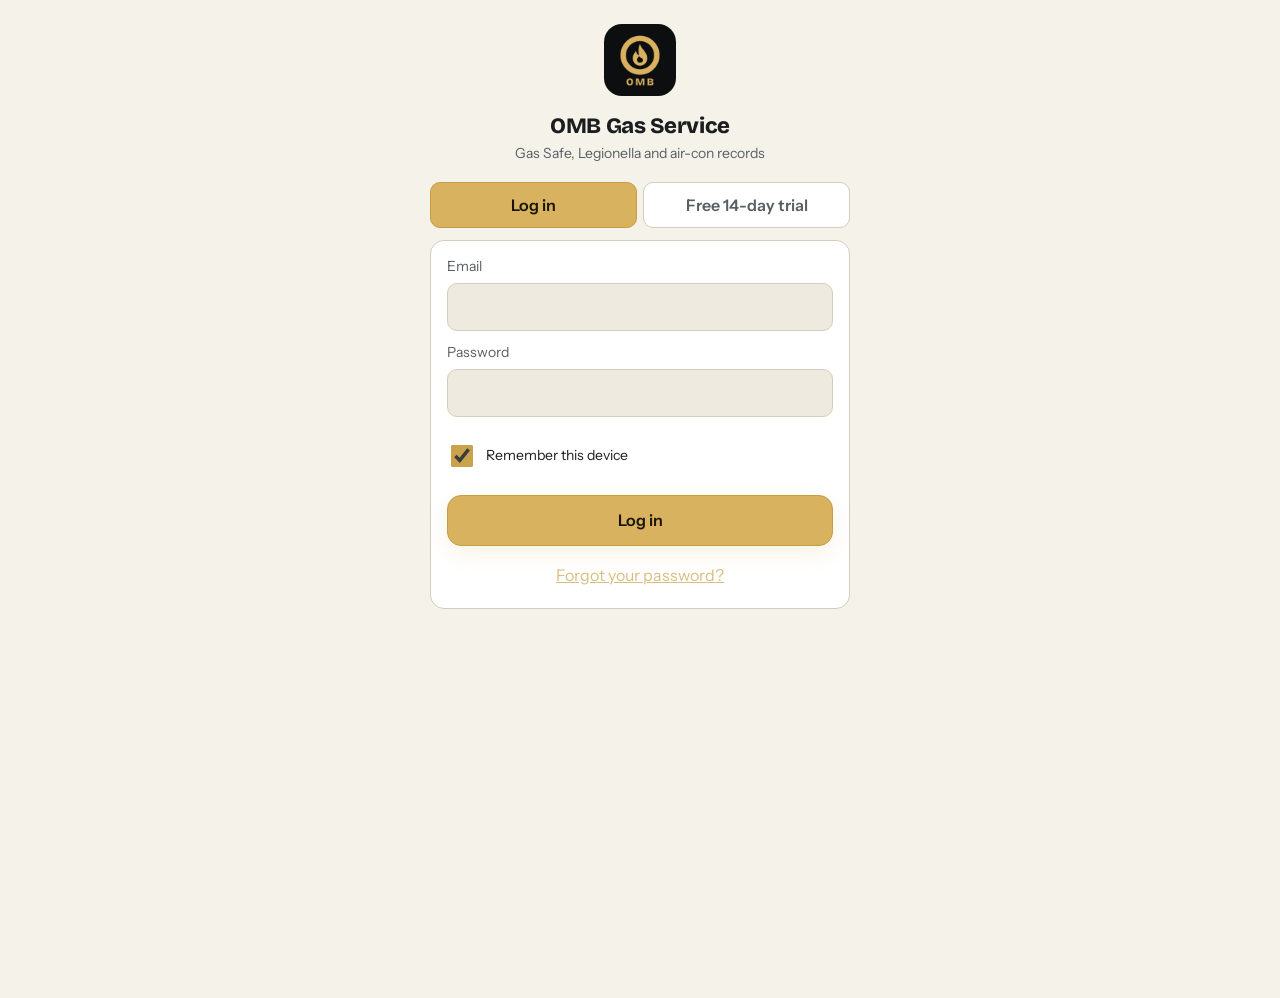
==== commit ea3cb0f6: "v206: content security policy (scripts, connections, frames limited); theme script moved to file; CS" ====
--- a/index.html
+++ b/index.html
@@ -3,7 +3,7 @@
 <head>
 <meta charset="utf-8">
 <meta name="viewport" content="width=device-width, initial-scale=1, viewport-fit=cover, interactive-widget=resizes-content">
-<meta http-equiv="Content-Security-Policy" content="upgrade-insecure-requests">
+<meta http-equiv="Content-Security-Policy" content="default-src 'self'; script-src 'self'; style-src 'self' 'unsafe-inline'; img-src 'self' data: blob:; font-src 'self'; connect-src 'self' data: https://klgscnjbjglwrdqucufg.supabase.co; frame-src blob:; worker-src 'self' blob:; manifest-src 'self'; object-src 'none'; base-uri 'self'; form-action 'self'; upgrade-insecure-requests">
 <meta name="theme-color" content="#0c0e10">
 <meta name="apple-mobile-web-app-capable" content="yes">
 <meta name="mobile-web-app-capable" content="yes">
@@ -12,7 +12,7 @@
 <link rel="apple-touch-icon" href="icon-192.png">
 <link rel="icon" href="icon-192.png">
 <title>OMB Gas Service</title>
-<script>(function(){try{var t=(JSON.parse(localStorage.getItem("omb_settings"))||{}).theme||"auto";if(t==="auto")t=matchMedia("(prefers-color-scheme: light)").matches?"light":"dark";document.documentElement.dataset.theme=t}catch(e){}})()</script>
+<script src="theme.js"></script>
 <link rel="stylesheet" href="style.css">
 </head>
 <body>
--- a/style.css
+++ b/style.css
@@ -96,7 +96,7 @@
 .sigwrap{border:1px solid var(--line);border-radius:12px;background:#fff;position:relative;overflow:hidden}
 .sigwrap canvas{display:block;width:100%;height:170px;touch-action:none}
 .sigwrap .ph{position:absolute;left:0;right:0;top:50%;transform:translateY(-50%);text-align:center;color:#aaa;pointer-events:none;font-size:14px}
-.sigwrap .line{position:absolute;left:14px;right:14px;bottom:34px;border-bottom:1px dashed #bbb;pointer-events:none}
+.sigwrap .sigline{position:absolute;left:14px;right:14px;bottom:34px;border-bottom:1px dashed #bbb;pointer-events:none}
 .sigactions{display:flex;justify-content:space-between;align-items:center;margin-top:6px}
 .sigactions button{background:none;border:0;color:var(--gold2);font:inherit;padding:6px 2px}
 
@@ -280,6 +280,8 @@
 
 .stabs.grid{display:grid;grid-template-columns:repeat(3,1fr);overflow:visible;margin:0 0 14px;padding:0}
 .stabs.grid button{padding:10px 6px;text-align:center}
+.stabs.five{grid-template-columns:repeat(6,1fr)}.stabs.five button{grid-column:span 2}.stabs.five button:nth-child(n+4){grid-column:span 3}
+.sethelp{display:flex;gap:8px;margin:0 0 12px}.sethelp .btn{flex:1;min-height:40px;padding:0 6px;font-size:15px;white-space:nowrap}
 
 /* calendar */
 .calhd{display:flex;align-items:center;justify-content:space-between;margin:4px 0 10px}
@@ -348,3 +350,22 @@
 .checklist .prog{height:8px;border-radius:4px;background:var(--card2);overflow:hidden;margin:6px 0 14px}.checklist .prog div{height:8px;background:var(--gold)}
 .badge{font-family:"Instrument Sans",system-ui,sans-serif;font-size:12.5px;font-weight:700;letter-spacing:0;text-transform:none;padding:3px 10px}
 .bar-title small,.small{font-size:13.5px}
+
+/* laptop / desktop (v204): side menu instead of the bottom bar, wider page, hover states */
+@media (min-width:1000px){
+  .tabs:not(.wiz){top:58px;left:0;right:auto;bottom:0;width:208px;flex-direction:column;justify-content:flex-start;gap:4px;padding:16px 12px;border-top:0;border-right:1px solid var(--line)}
+  .tabs:not(.wiz) button{flex:none;flex-direction:row;justify-content:flex-start;gap:12px;padding:12px 14px;font-size:15px;font-weight:600;border-radius:12px;text-align:left}
+  .tabs:not(.wiz) button.on{background:rgba(214,176,92,.16)}
+  .tabs:not(.wiz) button.on::before{top:22%;bottom:22%;left:0;right:auto;width:3px;height:auto;border-radius:0 3px 3px 0}
+  body:has(#nav:not(.wiz)) main{max-width:880px;margin-left:max(232px,calc(208px + (100vw - 208px - 880px) / 2));margin-right:auto}
+  body:has(#nav:not(.wiz)) .fab{bottom:24px}
+  body:has(#nav:not(.wiz)) .toast{bottom:28px}
+  main{padding-top:28px}
+}
+@media (hover:hover) and (min-width:760px){
+  .tabs button:hover{color:var(--gold2)}
+  .tabs:not(.wiz) button:hover{background:rgba(214,176,92,.10)}
+  .btn:not(:disabled):hover,.chip:hover{filter:brightness(1.04);cursor:pointer}
+  .card[data-act]:hover,.row[data-act]:hover,.li[data-act]:hover{border-color:var(--gold);cursor:pointer}
+}
+:focus-visible{outline:2px solid var(--gold);outline-offset:2px}
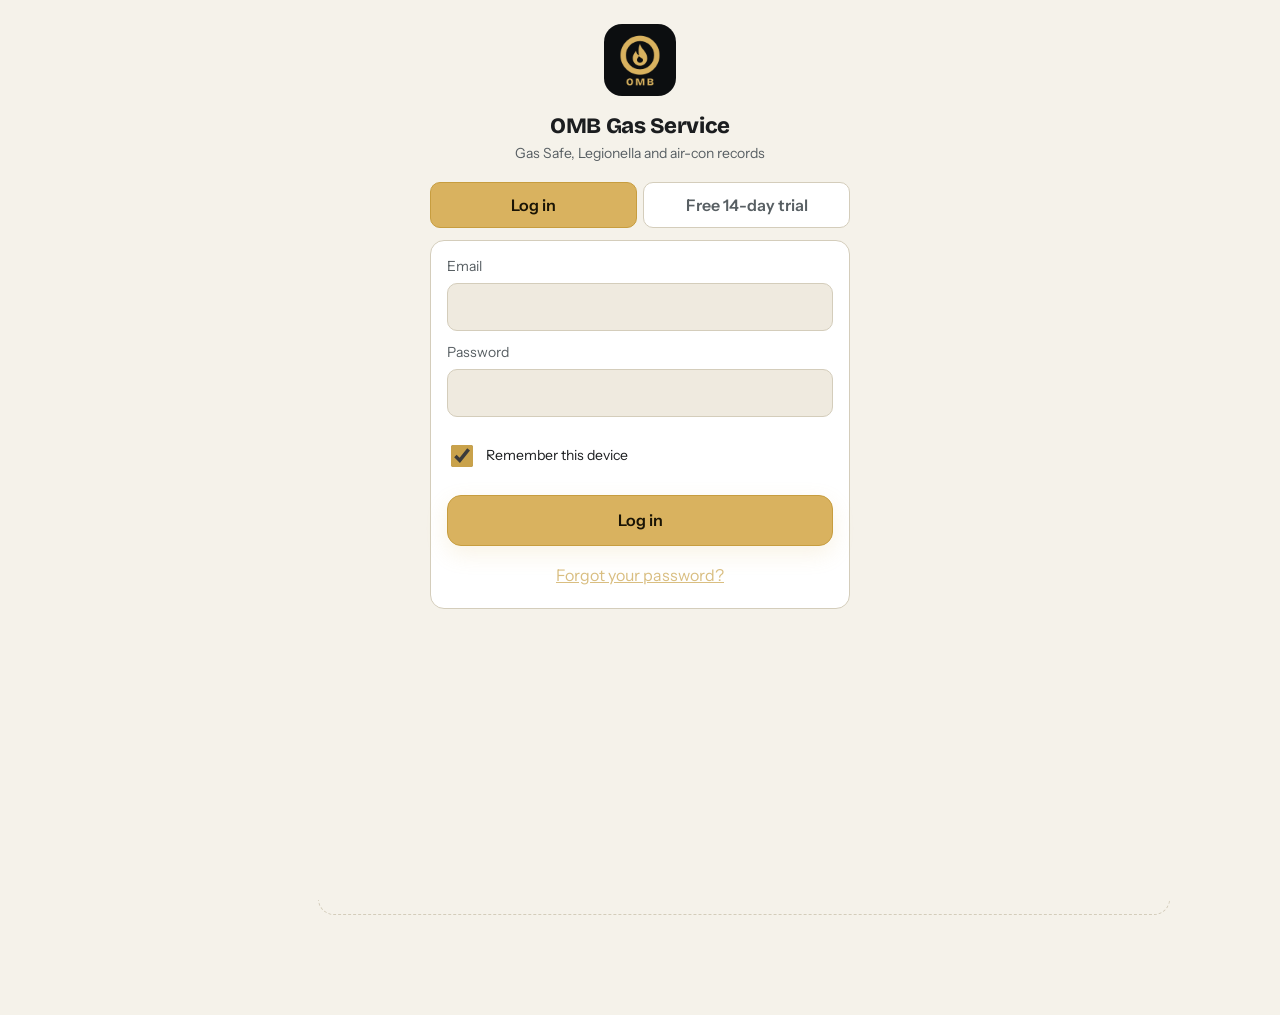
==== commit 862a6b77: "v226: interface improvements (auto-advance, More menu, customer quick row, Today timeline, search, e" ====
--- a/index.html
+++ b/index.html
@@ -19,6 +19,7 @@
 <header class="bar">
   <img alt="" class="bar-logo">
   <div class="bar-title"><strong>OMB Gas Service</strong><small id="barSub">Services</small></div>
+  <button type="button" id="searchBtn" class="helpbtn setbtn" aria-label="Search"><svg viewBox="0 0 24 24"><circle cx="11" cy="11" r="6.5"/><path d="M16 16l5 5"/></svg></button>
   <button type="button" id="setBtn" class="helpbtn setbtn" aria-label="Settings"><svg viewBox="0 0 24 24"><circle cx="12" cy="12" r="3"/><path d="M19 12a7 7 0 0 0-.1-1.2l2-1.5-2-3.4-2.3.9a7 7 0 0 0-2-1.2L14 3h-4l-.6 2.6a7 7 0 0 0-2 1.2l-2.3-.9-2 3.4 2 1.5A7 7 0 0 0 5 12c0 .4 0 .8.1 1.2l-2 1.5 2 3.4 2.3-.9a7 7 0 0 0 2 1.2L10 21h4l.6-2.6a7 7 0 0 0 2-1.2l2.3.9 2-3.4-2-1.5c.1-.4.1-.8.1-1.2z"/></svg></button>
   <button type="button" id="helpBtn" class="helpbtn" data-act="help" aria-label="Help">?</button>
   <span id="syncDot" class="dot" title="Sync status"></span>
--- a/style.css
+++ b/style.css
@@ -369,3 +369,28 @@
   .card[data-act]:hover,.row[data-act]:hover,.li[data-act]:hover{border-color:var(--gold);cursor:pointer}
 }
 :focus-visible{outline:2px solid var(--gold);outline-offset:2px}
+
+/* v226: "More" menu on the appointment page */
+details.more>summary{list-style:none;cursor:pointer;display:flex;align-items:center;justify-content:center;min-height:52px;border-radius:14px;border:1px solid var(--line);background:transparent;color:var(--txt);font-weight:600}
+details.more>summary::-webkit-details-marker{display:none}
+details.more>summary::after{content:'\25BE';margin-left:8px;transition:transform .15s}
+details.more[open]>summary::after{transform:rotate(180deg)}
+details.more>summary:focus-visible{outline:2px solid var(--gold2);outline-offset:2px}
+
+/* v226: quick action row on a customer */
+.qkrow{display:grid;grid-template-columns:repeat(4,1fr);gap:8px;margin:0 0 12px}
+.qk{display:flex;flex-direction:column;align-items:center;justify-content:center;gap:4px;min-height:64px;border-radius:14px;border:1px solid var(--line);background:var(--card);color:var(--txt);font:inherit;font-size:13px;font-weight:600;text-decoration:none;cursor:pointer}
+.qk span{font-size:20px;line-height:1}
+.qk.off{opacity:.4;cursor:default}
+.qk:not(.off):hover{border-color:var(--gold)}
+.qk:focus-visible{outline:2px solid var(--gold2);outline-offset:2px}
+
+/* v226: Today timeline */
+.tl{position:relative;margin-left:2px}
+.tl::before{content:'';position:absolute;left:25px;top:8px;bottom:8px;width:2px;background:var(--line)}
+.tlrow{position:relative}
+.tltime{width:52px;flex:none;font-variant-numeric:tabular-nums}
+.tlgap{margin:-2px 0 6px 42px;font-size:13px;color:var(--mut);position:relative}
+
+/* v226: friendlier empty screens */
+.empty{border:1.5px dashed var(--line);border-radius:16px;margin:10px 0;line-height:1.5}
